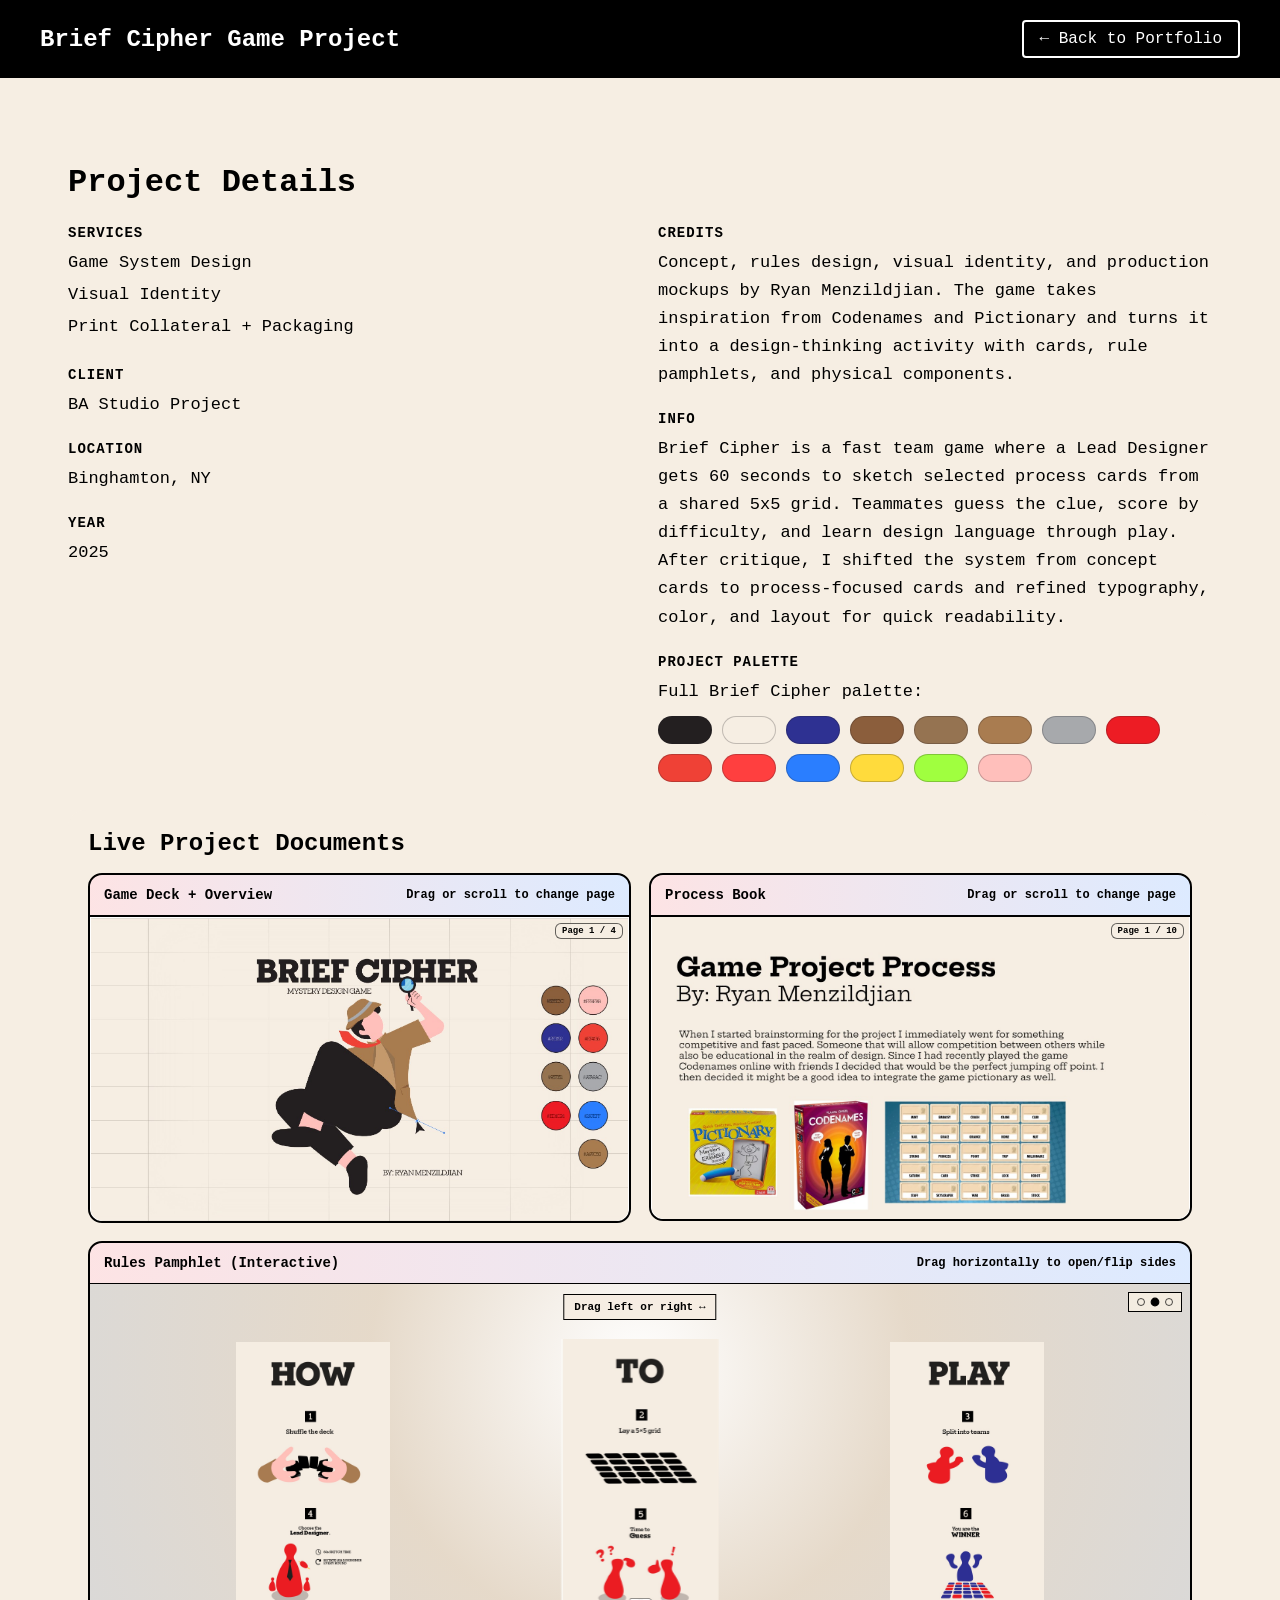
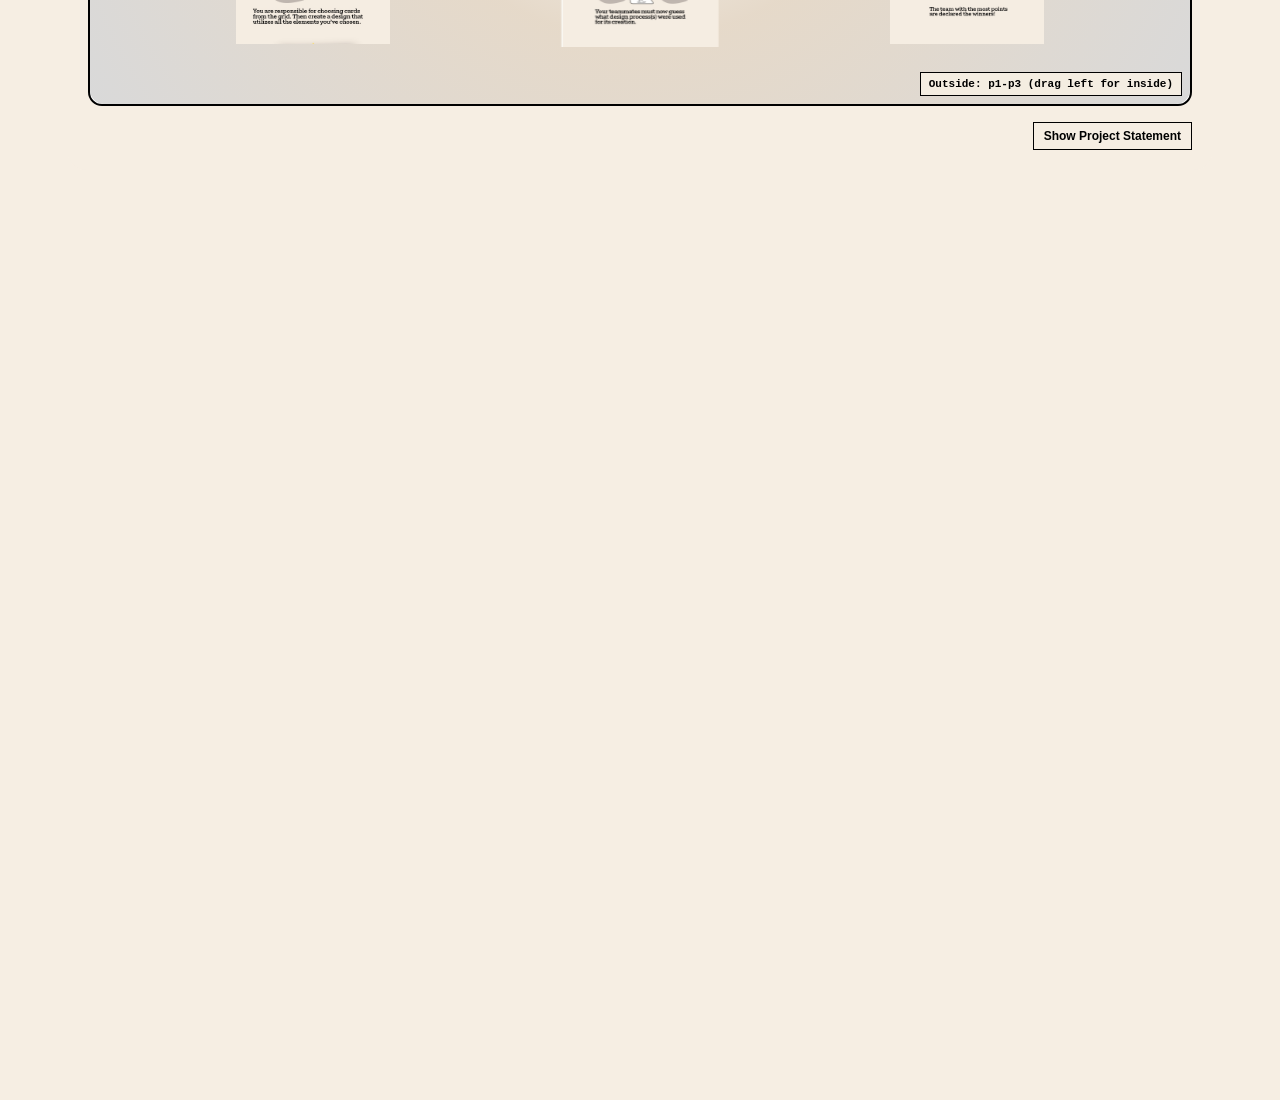
==== project-brief-cipher.html @ 1279fafe "Initial portfolio site deployment Made-with: Cursor" ====
<!DOCTYPE html>
<html lang="en">
<head>
    <meta charset="UTF-8">
    <meta name="viewport" content="width=device-width, initial-scale=1.0">
    <title>Brief Cipher Game Project - Ryan Menzildjian</title>
    <link rel="preconnect" href="https://fonts.googleapis.com">
    <link rel="preconnect" href="https://fonts.gstatic.com" crossorigin>
    <link href="https://fonts.googleapis.com/css2?family=Inter:wght@400;500;600;700&family=Archivo+Black&display=swap" rel="stylesheet">
    <link rel="stylesheet" href="styles.css">
    <style>
        :root {
            --project-primary: #000000;
            --project-secondary: #000000;
            --project-accent: #000000;
            --project-accent-2: #000000;
            --project-dark: #000000;
            --project-light: #f6eee3;
            --project-card-bg: #f6eee3;
        }

        body {
            background: #f6eee3;
            color: var(--project-dark);
            margin: 0;
            min-height: 100vh;
            overflow-x: hidden;
        }

        .project-page-header {
            background: #000000;
            color: white;
            padding: 20px 40px;
            display: flex;
            justify-content: space-between;
            align-items: center;
            box-shadow: none;
            opacity: 0;
            transition: opacity 0.6s ease;
        }

        .project-page-header h1 {
            margin: 0;
            font-size: 24px;
            font-weight: 700;
        }

        .back-link {
            color: white;
            text-decoration: none;
            font-size: 16px;
            padding: 8px 16px;
            border: 2px solid white;
            border-radius: 4px;
            transition: all 0.3s ease;
        }

        .back-link:hover {
            background: white;
            color: var(--project-primary);
        }

        .project-page-content {
            max-width: 1400px;
            margin: 0 auto;
            padding: 50px 32px 60px;
            opacity: 0;
            transform: translateY(20px);
            transition: opacity 0.6s ease, transform 0.6s ease;
        }

        .project-page-info {
            background: transparent;
            border: none;
            box-shadow: none;
            padding: 36px;
            margin-bottom: 30px;
        }

        .project-page-info h2 {
            margin: 0 0 24px;
            color: var(--project-primary);
            font-size: 32px;
        }

        .project-info-grid {
            display: grid;
            grid-template-columns: 1fr 1fr;
            gap: 36px;
        }

        .project-info-column {
            display: flex;
            flex-direction: column;
            gap: 22px;
        }

        .info-item {
            display: flex;
            flex-direction: column;
            gap: 8px;
        }

        .info-label {
            font-size: 14px;
            font-weight: 700;
            text-transform: uppercase;
            letter-spacing: 1px;
            color: #000000;
        }

        .info-value {
            font-size: 17px;
            line-height: 1.65;
            color: var(--project-dark);
        }

        .info-value ul {
            list-style: none;
            margin: 0;
            padding: 0;
        }

        .info-value li {
            margin-bottom: 4px;
        }

        .pdf-showcase {
            margin-top: 28px;
            padding: 20px;
            border: none;
            border-radius: 18px;
            background: #f6eee3;
        }

        .pdf-showcase h3 {
            margin: 0 0 16px;
            font-size: 24px;
            color: var(--project-primary);
        }

        .pdf-showcase-grid {
            display: grid;
            grid-template-columns: repeat(2, minmax(260px, 1fr));
            gap: 18px;
            align-items: start;
        }

        .pdf-card {
            border: 2px solid #000000;
            background: #ffffff;
            box-shadow: none;
            overflow: hidden;
            border-radius: 14px;
            display: flex;
            flex-direction: column;
            align-self: start;
        }

        .pdf-card.game-card {
            grid-column: 1;
            grid-row: 1;
        }

        .pdf-card.process-card {
            grid-column: 2;
            grid-row: 1;
        }

        .pdf-card.pamphlet-card {
            grid-column: 1 / -1;
            grid-row: 2;
        }

        .pdf-card-header {
            display: flex;
            justify-content: space-between;
            align-items: center;
            gap: 12px;
            padding: 12px 14px;
            background: linear-gradient(90deg, rgba(237, 28, 36, 0.12) 0%, rgba(42, 126, 255, 0.16) 100%);
            border-bottom: 1px solid #000000;
        }

        .pdf-card-title {
            font-size: 14px;
            font-weight: 700;
            color: var(--project-dark);
        }

        .pdf-card-link {
            font-size: 12px;
            font-weight: 700;
            color: var(--project-accent-2);
            text-decoration: none;
            white-space: nowrap;
        }

        .pdf-card-link:hover {
            text-decoration: underline;
        }

        .pdf-embed {
            width: 100%;
            height: 420px;
            border: 0;
            background: #ffffff;
        }

        .pdf-reader {
            position: relative;
            width: 100%;
            max-width: 760px;
            margin: 0 auto;
            aspect-ratio: var(--doc-aspect, 8 / 11);
            height: auto;
            background: #ffffff;
            border-top: 1px solid #000000;
            overflow: hidden;
            border-bottom-left-radius: 14px;
            border-bottom-right-radius: 14px;
            cursor: ew-resize;
            touch-action: none;
        }

        .doc-page-img {
            width: 100%;
            height: 100%;
            display: block;
            background: #ffffff;
            object-fit: contain;
            pointer-events: none;
            user-select: none;
            -webkit-user-drag: none;
            user-drag: none;
        }

        .pdf-page-indicator {
            position: absolute;
            top: 6px;
            right: 6px;
            z-index: 4;
            font-size: 9px;
            font-weight: 600;
            color: #000000;
            background: rgba(246, 238, 227, 0.82);
            border: 1px solid rgba(0, 0, 0, 0.6);
            padding: 2px 6px;
            border-radius: 6px;
            pointer-events: none;
        }

        .doc-action-btn {
            font-size: 12px;
            font-weight: 700;
            color: #000000;
            background: #f6eee3;
            border: 1px solid #000000;
            padding: 6px 10px;
            cursor: pointer;
        }

        .doc-action-btn:hover {
            background: #000000;
            color: #f6eee3;
        }

        .pamphlet-stage {
            perspective: 1400px;
            height: 420px;
            display: flex;
            align-items: center;
            justify-content: center;
            overflow: hidden;
            background:
                radial-gradient(circle at 50% 20%, rgba(255, 255, 255, 0.45) 0%, rgba(226, 212, 194, 0.88) 42%, rgba(0, 0, 0, 0.15) 100%);
            padding: 10px;
            cursor: grab;
            border-bottom-left-radius: 14px;
            border-bottom-right-radius: 14px;
            --tilt-x: 0deg;
            --tilt-y: 0deg;
            --open-progress: 0;
            --side-progress: 0;
            --page-turn: 0deg;
            touch-action: none;
        }

        .pdf-card.pamphlet-card .pamphlet-stage {
            height: 420px;
        }

        .pamphlet-stage.dragging {
            cursor: grabbing;
        }

        .pamphlet-fold {
            position: absolute;
            inset: 0;
            margin: auto;
            width: min(90%, 980px);
            height: min(72%, 320px);
            display: grid;
            grid-template-columns: 1fr 1fr 1fr;
            gap: 0;
            transform-style: preserve-3d;
            transform: rotateX(var(--tilt-x)) rotateY(var(--tilt-y));
            transition: transform 0.2s ease, opacity 0.2s ease;
            will-change: transform;
        }

        .pamphlet-fold.outside {
            opacity: calc(1 - var(--side-progress));
        }

        .pamphlet-fold.inside {
            opacity: var(--side-progress);
        }

        .pamphlet-panel {
            position: relative;
            overflow: hidden;
            border: none;
            background: transparent;
            transform-origin: center center;
            transition: transform 0.18s linear, filter 0.18s linear, box-shadow 0.18s linear;
            backface-visibility: hidden;
            transform-style: preserve-3d;
            display: flex;
            align-items: center;
            justify-content: center;
        }

        .pamphlet-stage.dragging .pamphlet-fold,
        .pamphlet-stage.dragging .pamphlet-panel {
            transition: none;
        }

        .pamphlet-panel img {
            width: 100%;
            height: 100%;
            border: 0;
            background: transparent;
            object-fit: contain;
            display: block;
            pointer-events: none;
            user-select: none;
            -webkit-user-drag: none;
            user-drag: none;
        }

        .pamphlet-hint {
            position: absolute;
            bottom: 8px;
            right: 8px;
            z-index: 3;
            font-size: 11px;
            font-weight: 700;
            padding: 5px 8px;
            border: 1px solid #000000;
            background: rgba(246, 238, 227, 0.94);
            color: #000000;
        }

        .pamphlet-state-dots {
            position: absolute;
            top: 8px;
            right: 8px;
            z-index: 3;
            display: flex;
            gap: 6px;
            padding: 5px 8px;
            border: 1px solid #000000;
            background: rgba(246, 238, 227, 0.94);
        }

        .pamphlet-dot {
            width: 8px;
            height: 8px;
            border-radius: 50%;
            border: 1px solid #000000;
            background: transparent;
            opacity: 0.7;
            transition: transform 0.2s ease, background 0.2s ease, opacity 0.2s ease;
        }

        .pamphlet-dot.active {
            background: #000000;
            opacity: 1;
            transform: scale(1.1);
        }

        .pamphlet-drag-tip {
            position: absolute;
            top: 10px;
            left: 50%;
            transform: translateX(-50%);
            z-index: 4;
            font-size: 11px;
            font-weight: 700;
            padding: 6px 10px;
            border: 1px solid #000000;
            background: rgba(246, 238, 227, 0.95);
            color: #000000;
            white-space: nowrap;
        }

        .pamphlet-drag-tip::after {
            content: '↔';
            display: inline-block;
            margin-left: 6px;
            animation: dragHintSlide 1.2s ease-in-out infinite;
        }

        @keyframes dragHintSlide {
            0%, 100% { transform: translateX(-4px); opacity: 0.7; }
            50% { transform: translateX(4px); opacity: 1; }
        }

        .pamphlet-panel-left,
        .pamphlet-panel-right {
            cursor: ew-resize;
        }

        .pamphlet-panel-center {
            cursor: pointer;
        }

        .pamphlet-fold .pamphlet-panel-left {
            transform-origin: right center;
            transform: rotateY(calc((1 - var(--open-progress)) * -48deg)) translateX(calc((1 - var(--open-progress)) * 0%));
            filter: brightness(0.82);
        }

        .pamphlet-fold .pamphlet-panel-center {
            transform: scale(1.02);
            z-index: 3;
        }

        .pamphlet-fold .pamphlet-panel-right {
            transform-origin: left center;
            transform: rotateY(calc((1 - var(--open-progress)) * 48deg)) translateX(calc((1 - var(--open-progress)) * 0%));
            filter: brightness(0.82);
        }

        .pamphlet-stage .pamphlet-panel-left,
        .pamphlet-stage .pamphlet-panel-center,
        .pamphlet-stage .pamphlet-panel-right {
            filter: brightness(1);
        }

        .pamphlet-fold.outside .pamphlet-panel-center {
            transform: scale(1.02) rotateY(var(--page-turn));
        }

        .pamphlet-fold.inside .pamphlet-panel-center {
            transform: scale(1.02) rotateY(calc(var(--page-turn) * -1));
        }

        .pamphlet-stage .pamphlet-panel:hover {
            box-shadow: none;
            filter: brightness(1.03);
        }

        .statement-toggle-wrap {
            margin-top: 16px;
            display: flex;
            justify-content: flex-end;
        }

        .statement-card {
            margin-top: 14px;
        }

        .statement-card.hidden {
            display: none;
        }

        .palette-row {
            display: flex;
            flex-wrap: wrap;
            gap: 10px;
            margin-top: 10px;
        }

        .swatch {
            width: 54px;
            height: 28px;
            border-radius: 999px;
            border: 1px solid rgba(35, 31, 32, 0.25);
        }

        @media (max-width: 1000px) {
            .project-info-grid,
            .pdf-showcase-grid {
                grid-template-columns: 1fr;
            }

            .pdf-card.game-card,
            .pdf-card.process-card,
            .pdf-card.pamphlet-card {
                grid-column: auto;
                grid-row: auto;
            }

            .pdf-card.pamphlet-card .pamphlet-stage {
                height: 420px;
            }
        }
    </style>
</head>
<body>
    <header class="project-page-header">
        <h1>Brief Cipher Game Project</h1>
        <a href="index.html" class="back-link" id="back-to-portfolio">← Back to Portfolio</a>
    </header>

    <div class="project-page-content">
        <div class="project-page-info">
            <h2>Project Details</h2>
            <div class="project-info-grid">
                <div class="project-info-column">
                    <div class="info-item">
                        <div class="info-label">Services</div>
                        <div class="info-value">
                            <ul>
                                <li>Game System Design</li>
                                <li>Visual Identity</li>
                                <li>Print Collateral + Packaging</li>
                            </ul>
                        </div>
                    </div>
                    <div class="info-item">
                        <div class="info-label">Client</div>
                        <div class="info-value">BA Studio Project</div>
                    </div>
                    <div class="info-item">
                        <div class="info-label">Location</div>
                        <div class="info-value">Binghamton, NY</div>
                    </div>
                    <div class="info-item">
                        <div class="info-label">Year</div>
                        <div class="info-value">2025</div>
                    </div>
                </div>
                <div class="project-info-column">
                    <div class="info-item">
                        <div class="info-label">Credits</div>
                        <div class="info-value">Concept, rules design, visual identity, and production mockups by Ryan Menzildjian. The game takes inspiration from Codenames and Pictionary and turns it into a design-thinking activity with cards, rule pamphlets, and physical components.</div>
                    </div>
                    <div class="info-item">
                        <div class="info-label">Info</div>
                        <div class="info-value">Brief Cipher is a fast team game where a Lead Designer gets 60 seconds to sketch selected process cards from a shared 5x5 grid. Teammates guess the clue, score by difficulty, and learn design language through play. After critique, I shifted the system from concept cards to process-focused cards and refined typography, color, and layout for quick readability.</div>
                    </div>
                    <div class="info-item">
                        <div class="info-label">Project Palette</div>
                        <div class="info-value">
                            Full Brief Cipher palette:
                            <div class="palette-row" aria-label="Brief Cipher color palette">
                                <div class="swatch" title="#231F20" style="background:#231F20;"></div>
                                <div class="swatch" title="#F6EEE3" style="background:#F6EEE3;"></div>
                                <div class="swatch" title="#2E3192" style="background:#2E3192;"></div>
                                <div class="swatch" title="#8B5E3C" style="background:#8B5E3C;"></div>
                                <div class="swatch" title="#957351" style="background:#957351;"></div>
                                <div class="swatch" title="#A97C50" style="background:#A97C50;"></div>
                                <div class="swatch" title="#A7A9AC" style="background:#A7A9AC;"></div>
                                <div class="swatch" title="#ED1C24" style="background:#ED1C24;"></div>
                                <div class="swatch" title="#EF4136" style="background:#EF4136;"></div>
                                <div class="swatch" title="#FF3F3F" style="background:#FF3F3F;"></div>
                                <div class="swatch" title="#2A7EFF" style="background:#2A7EFF;"></div>
                                <div class="swatch" title="#FFDB3C" style="background:#FFDB3C;"></div>
                                <div class="swatch" title="#A0FF3F" style="background:#A0FF3F;"></div>
                                <div class="swatch" title="#FFBFBB" style="background:#FFBFBB;"></div>
                            </div>
                        </div>
                    </div>
                </div>
            </div>

            <section class="pdf-showcase">
                <h3>Live Project Documents</h3>
                <div class="pdf-showcase-grid">
                    <article class="pdf-card game-card">
                        <div class="pdf-card-header">
                            <span class="pdf-card-title">Game Deck + Overview</span>
                            <span class="pdf-card-link">Drag or scroll to change page</span>
                        </div>
                        <div class="pdf-reader" data-prefix="Brief Cipher Game Project/310_P3_Menzildjian_Game_page-" data-pages="4" data-label="Game Deck + Overview">
                            <img class="doc-page-img" alt="Brief Cipher game PDF page viewer">
                            <div class="pdf-page-indicator">Page 1 / 4</div>
                        </div>
                    </article>
                    <article class="pdf-card pamphlet-card">
                        <div class="pdf-card-header">
                            <span class="pdf-card-title">Rules Pamphlet (Interactive)</span>
                            <span class="pdf-card-link">Drag horizontally to open/flip sides</span>
                        </div>
                        <div class="pamphlet-stage" id="pamphlet-stage" data-open="false">
                            <div class="pamphlet-drag-tip">Drag left or right</div>
                            <div class="pamphlet-fold outside" id="pamphlet-side-outside">
                                <div class="pamphlet-panel pamphlet-panel-left">
                                    <img src="Brief Cipher Game Project/310_P3_Menzildjian_Rules_page-0001.jpg" alt="Rules pamphlet page 1">
                                </div>
                                <div class="pamphlet-panel pamphlet-panel-center">
                                    <img src="Brief Cipher Game Project/310_P3_Menzildjian_Rules_page-0002.jpg" alt="Rules pamphlet page 2">
                                </div>
                                <div class="pamphlet-panel pamphlet-panel-right">
                                    <img src="Brief Cipher Game Project/310_P3_Menzildjian_Rules_page-0003.jpg" alt="Rules pamphlet page 3">
                                </div>
                            </div>
                            <div class="pamphlet-fold inside" id="pamphlet-side-inside">
                                <div class="pamphlet-panel pamphlet-panel-left">
                                    <img src="Brief Cipher Game Project/310_P3_Menzildjian_Rules_page-0004.jpg" alt="Rules pamphlet page 4">
                                </div>
                                <div class="pamphlet-panel pamphlet-panel-center">
                                    <img src="Brief Cipher Game Project/310_P3_Menzildjian_Rules_page-0005.jpg" alt="Rules pamphlet page 5">
                                </div>
                                <div class="pamphlet-panel pamphlet-panel-right">
                                    <img src="Brief Cipher Game Project/310_P3_Menzildjian_Rules_page-0006.jpg" alt="Rules pamphlet page 6">
                                </div>
                            </div>
                            <div class="pamphlet-hint" id="pamphlet-hint">Outside: p1-p3</div>
                            <div class="pamphlet-state-dots" aria-hidden="true">
                                <span class="pamphlet-dot" id="pamphlet-dot-0"></span>
                                <span class="pamphlet-dot" id="pamphlet-dot-1"></span>
                                <span class="pamphlet-dot" id="pamphlet-dot-2"></span>
                            </div>
                        </div>
                    </article>
                    <article class="pdf-card process-card">
                        <div class="pdf-card-header">
                            <span class="pdf-card-title">Process Book</span>
                            <span class="pdf-card-link">Drag or scroll to change page</span>
                        </div>
                        <div class="pdf-reader" data-prefix="Brief Cipher Game Project/310_P3_Menzildjian_Process_page-" data-pages="10" data-label="Process Book">
                            <img class="doc-page-img" alt="Brief Cipher process PDF page viewer">
                            <div class="pdf-page-indicator">Page 1 / 10</div>
                        </div>
                    </article>
                </div>
                <div class="statement-toggle-wrap">
                    <button type="button" class="doc-action-btn" id="toggle-statement">Show Project Statement</button>
                </div>
                <article class="pdf-card statement-card hidden" id="statement-card">
                    <div class="pdf-card-header">
                        <span class="pdf-card-title">Project Statement</span>
                        <span class="pdf-card-link">Drag or scroll to change page</span>
                    </div>
                    <div class="pdf-reader" data-prefix="Brief Cipher Game Project/310_P3_Menzildjian_Statement_page-" data-pages="2" data-label="Project Statement">
                        <img class="doc-page-img" alt="Brief Cipher statement PDF page viewer">
                        <div class="pdf-page-indicator">Page 1 / 2</div>
                    </div>
                </article>
            </section>
        </div>
    </div>

    <script>
        document.addEventListener('DOMContentLoaded', () => {
            const content = document.querySelector('.project-page-content');
            const header = document.querySelector('.project-page-header');

            if (sessionStorage.getItem('pageTransitioning') === 'true') {
                if (content) {
                    content.style.opacity = '0';
                    content.style.transform = 'translateY(20px)';
                }
                if (header) {
                    header.style.opacity = '0';
                }

                setTimeout(() => {
                    if (content) {
                        content.style.opacity = '1';
                        content.style.transform = 'translateY(0)';
                    }
                    if (header) {
                        header.style.opacity = '1';
                    }
                }, 100);
                sessionStorage.removeItem('pageTransitioning');
            } else {
                requestAnimationFrame(() => {
                    if (content) {
                        content.style.opacity = '1';
                        content.style.transform = 'translateY(0)';
                    }
                    if (header) {
                        header.style.opacity = '1';
                    }
                });
            }

            const pamphletStage = document.getElementById('pamphlet-stage');
            const pamphletOutside = document.getElementById('pamphlet-side-outside');
            const pamphletInside = document.getElementById('pamphlet-side-inside');
            const pamphletHint = document.getElementById('pamphlet-hint');
            if (pamphletStage && pamphletOutside && pamphletInside) {
                const states = [
                    { open: 0, side: 0, hint: 'Closed cover (drag left to open)' },
                    { open: 1, side: 0, hint: 'Outside: p1-p3 (drag left for inside)' },
                    { open: 1, side: 1, hint: 'Inside: p4-p6 (drag right for outside)' }
                ];

                let stateIndex = 1;
                let openProgress = states[stateIndex].open;
                let sideProgress = states[stateIndex].side;
                let pageTurnDeg = 0;
                let dragStartX = 0;
                let dragStartY = 0;
                let dragFromState = stateIndex;
                let dragToState = stateIndex;
                let dragProgress = 0;
                let draggingPamphlet = false;
                let rafPending = false;
                const dots = [
                    document.getElementById('pamphlet-dot-0'),
                    document.getElementById('pamphlet-dot-1'),
                    document.getElementById('pamphlet-dot-2')
                ];

                function syncPamphletHint() {
                    if (!pamphletHint) {
                        return;
                    }
                    pamphletHint.textContent = states[stateIndex].hint;
                }

                function syncDots() {
                    dots.forEach((dot, index) => {
                        if (!dot) {
                            return;
                        }
                        dot.classList.toggle('active', index === stateIndex);
                    });
                }

                function applyPamphletState() {
                    pamphletStage.style.setProperty('--open-progress', String(openProgress));
                    pamphletStage.style.setProperty('--side-progress', String(sideProgress));
                    pamphletStage.style.setProperty('--page-turn', `${pageTurnDeg.toFixed(2)}deg`);
                    pamphletStage.setAttribute('data-open', openProgress > 0.6 ? 'true' : 'false');
                    pamphletOutside.style.pointerEvents = sideProgress < 0.5 ? 'auto' : 'none';
                    pamphletInside.style.pointerEvents = sideProgress >= 0.5 ? 'auto' : 'none';
                    syncPamphletHint();
                    syncDots();
                }

                function clamp(value, min, max) {
                    return Math.max(min, Math.min(max, value));
                }

                function lerp(start, end, t) {
                    return start + (end - start) * t;
                }

                function goToState(nextIndex) {
                    stateIndex = clamp(nextIndex, 0, states.length - 1);
                    openProgress = states[stateIndex].open;
                    sideProgress = states[stateIndex].side;
                    pageTurnDeg = 0;
                    applyPamphletState();
                }

                pamphletStage.addEventListener('pointerdown', (event) => {
                    dragStartX = event.clientX;
                    dragStartY = event.clientY;
                    dragFromState = stateIndex;
                    dragToState = stateIndex;
                    dragProgress = 0;
                    draggingPamphlet = true;
                    pamphletStage.classList.add('dragging');
                    event.preventDefault();
                    if (pamphletStage.setPointerCapture) {
                        pamphletStage.setPointerCapture(event.pointerId);
                    }
                });

                pamphletStage.addEventListener('pointermove', (event) => {
                    if (!draggingPamphlet) {
                        return;
                    }
                    const deltaX = event.clientX - dragStartX;
                    const deltaY = event.clientY - dragStartY;
                    if (Math.abs(deltaY) > Math.abs(deltaX) + 16) {
                        return;
                    }
                    event.preventDefault();

                    const direction = deltaX < 0 ? 1 : -1;
                    dragToState = clamp(dragFromState + direction, 0, states.length - 1);
                    dragProgress = clamp(Math.abs(deltaX) / 165, 0, 1);

                    const from = states[dragFromState];
                    const to = states[dragToState];
                    openProgress = lerp(from.open, to.open, dragProgress);
                    sideProgress = lerp(from.side, to.side, dragProgress);

                    if ((dragFromState === 1 && dragToState === 2) || (dragFromState === 2 && dragToState === 1)) {
                        pageTurnDeg = clamp((direction < 0 ? -1 : 1) * dragProgress * 38, -38, 38);
                    } else {
                        pageTurnDeg = clamp((direction < 0 ? -1 : 1) * dragProgress * 18, -18, 18);
                    }

                    if (!rafPending) {
                        rafPending = true;
                        requestAnimationFrame(() => {
                            applyPamphletState();
                            rafPending = false;
                        });
                    }
                });

                function endPamphletDrag() {
                    if (!draggingPamphlet) {
                        return;
                    }
                    draggingPamphlet = false;
                    pamphletStage.classList.remove('dragging');
                    if (dragProgress > 0.33) {
                        goToState(dragToState);
                    } else {
                        goToState(dragFromState);
                    }
                }

                pamphletStage.addEventListener('pointerup', endPamphletDrag);
                pamphletStage.addEventListener('pointercancel', endPamphletDrag);

                pamphletStage.addEventListener('mousemove', (event) => {
                    const rect = pamphletStage.getBoundingClientRect();
                    const x = (event.clientX - rect.left) / rect.width;
                    const y = (event.clientY - rect.top) / rect.height;
                    const tiltY = ((x - 0.5) * 8).toFixed(2);
                    const tiltX = ((0.5 - y) * 6).toFixed(2);
                    pamphletStage.style.setProperty('--tilt-y', `${tiltY}deg`);
                    pamphletStage.style.setProperty('--tilt-x', `${tiltX}deg`);
                });

                pamphletStage.addEventListener('mouseleave', () => {
                    pamphletStage.style.setProperty('--tilt-y', '0deg');
                    pamphletStage.style.setProperty('--tilt-x', '0deg');
                    endPamphletDrag();
                });

                applyPamphletState();
            }

            document.querySelectorAll('.pamphlet-panel img').forEach((img) => {
                img.setAttribute('draggable', 'false');
                img.addEventListener('dragstart', (event) => event.preventDefault());
            });

            const statementCard = document.getElementById('statement-card');
            const statementToggle = document.getElementById('toggle-statement');
            if (statementCard && statementToggle) {
                statementToggle.addEventListener('click', () => {
                    const isHidden = statementCard.classList.contains('hidden');
                    statementCard.classList.toggle('hidden');
                    statementToggle.textContent = isHidden ? 'Hide Project Statement' : 'Show Project Statement';
                });
            }

            const pdfReaders = document.querySelectorAll('.pdf-reader');
            pdfReaders.forEach((reader) => {
                const pageImage = reader.querySelector('.doc-page-img');
                const indicator = reader.querySelector('.pdf-page-indicator');
                const pagePrefix = reader.getAttribute('data-prefix');
                const totalPages = Number(reader.getAttribute('data-pages') || '1');
                let currentPage = 1;
                let dragStartX = 0;
                let dragging = false;
                let lastWheelAt = 0;
                let lastLoadedPage = -1;

                function updateFrame() {
                    if (!pageImage || !pagePrefix) {
                        return;
                    }
                    if (currentPage === lastLoadedPage) {
                        return;
                    }
                    const paddedPage = String(currentPage).padStart(4, '0');
                    pageImage.src = `${pagePrefix}${paddedPage}.jpg`;
                    pageImage.onload = () => {
                        if (pageImage.naturalWidth > 0 && pageImage.naturalHeight > 0) {
                            reader.style.setProperty('--doc-aspect', `${pageImage.naturalWidth} / ${pageImage.naturalHeight}`);
                        }
                    };
                    lastLoadedPage = currentPage;
                    if (indicator) {
                        indicator.textContent = `Page ${currentPage} / ${totalPages}`;
                    }
                }

                function goPrev() {
                    currentPage = Math.max(1, currentPage - 1);
                    updateFrame();
                }

                function goNext() {
                    currentPage = Math.min(totalPages, currentPage + 1);
                    updateFrame();
                }

                reader.addEventListener('pointerdown', (event) => {
                    dragging = true;
                    dragStartX = event.clientX;
                    if (reader.setPointerCapture) {
                        reader.setPointerCapture(event.pointerId);
                    }
                });

                reader.addEventListener('pointerup', (event) => {
                    if (!dragging) {
                        return;
                    }
                    const deltaX = event.clientX - dragStartX;
                    if (deltaX > 45) {
                        goPrev();
                    } else if (deltaX < -45) {
                        goNext();
                    } else {
                        const rect = reader.getBoundingClientRect();
                        const relativeX = event.clientX - rect.left;
                        if (relativeX < rect.width * 0.4) {
                            goPrev();
                        } else if (relativeX > rect.width * 0.6) {
                            goNext();
                        }
                    }
                    dragging = false;
                });

                reader.addEventListener('pointercancel', () => {
                    dragging = false;
                });

                reader.addEventListener('wheel', (event) => {
                    event.preventDefault();
                    const now = Date.now();
                    if (now - lastWheelAt < 220) {
                        return;
                    }
                    const delta = Math.abs(event.deltaY) > Math.abs(event.deltaX) ? event.deltaY : event.deltaX;
                    if (delta > 0) {
                        goNext();
                    } else if (delta < 0) {
                        goPrev();
                    }
                    lastWheelAt = now;
                }, { passive: false });

                updateFrame();
            });
        });
    </script>
    <script src="image-compat.js"></script>
</body>
</html>
---- styles.css ----
@font-face {
    font-family: 'Klose Slab';
    src: url('Klose Slab Regular.ttf') format('truetype');
    font-weight: normal;
    font-style: normal;
}

* {
    margin: 0;
    padding: 0;
    box-sizing: border-box;
}

:root {
    --green-dark: #2D4A3E;
    --green-light: #D4C5A9;
    --beige: #E8DDD4;
    --pink: #FF6B9D;
    --pink-light: #FFB3D1;
    --text-dark: #3A3A3A;
}

body {
    font-family: 'Consolas', 'Monaco', 'Menlo', 'Courier New', monospace;
    font-size: clamp(14px, 1vw, 16px);
    overflow-x: hidden;
    overflow-y: auto;
    height: 300vh;
}

/* Scroll Progress Bar */
.scroll-progress-bar {
    position: fixed;
    top: 0;
    left: 0;
    width: 0%;
    height: 4px;
    background: var(--green-light);
    z-index: 10000;
    transition: width 0.1s ease-out;
    box-shadow: 0 2px 4px rgba(0, 0, 0, 0.2);
}

/* Top Section - Green Background */
.top-section {
    min-height: 100vh;
    background: var(--green-dark);
    background-image: 
        repeating-linear-gradient(0deg, transparent, transparent 2px, rgba(0,0,0,0.03) 2px, rgba(0,0,0,0.03) 4px),
        repeating-linear-gradient(90deg, transparent, transparent 2px, rgba(0,0,0,0.03) 2px, rgba(0,0,0,0.03) 4px);
    position: fixed;
    top: 0;
    left: 0;
    right: 0;
    z-index: 1;
    display: flex;
    flex-direction: column;
    justify-content: space-between;
    padding: clamp(15px, 3vw, 40px);
}

.header-nav {
    display: flex;
    justify-content: space-between;
    align-items: center;
    margin-bottom: auto;
    position: relative;
    z-index: 100;
    pointer-events: auto;
    background: rgba(45, 74, 62, 0.9);
    backdrop-filter: blur(10px);
    border-radius: 50px;
    padding: 15px clamp(25px, 5vw, 80px);
    box-shadow: 0 8px 32px rgba(0, 0, 0, 0.2);
    border: 1px solid rgba(255, 255, 255, 0.1);
    max-width: 800px;
    margin-left: auto;
    margin-right: auto;
    width: 100%;
}

.name-header {
    font-size: clamp(14px, 1.2vw, 18px);
    font-weight: 500;
    color: var(--green-light);
    letter-spacing: 1px;
}

.nav-menu {
    display: flex;
    gap: 30px;
}

.nav-menu a {
    color: var(--green-light);
    text-decoration: none;
    font-size: clamp(13px, 1vw, 16px);
    font-weight: 400;
    letter-spacing: 0.5px;
    position: relative;
    transition: opacity 0.3s;
    display: inline-block;
}

.nav-menu a::after {
    content: '';
    position: absolute;
    bottom: -8px;
    left: 0;
    width: 100%;
    height: 2px;
    background: var(--green-light);
    transform: scaleX(0);
    transform-origin: left;
    transition: transform 0.3s ease;
}

.nav-menu a:hover::after {
    transform: scaleX(1);
    animation: none;
}

@keyframes underlineSlide {
    0%, 100% {
        transform: scaleX(0);
    }
    50% {
        transform: scaleX(1);
    }
}

.portfolio-title {
    font-family: 'Klose Slab', sans-serif;
    font-size: clamp(2.5rem, 12vw, 12rem);
    color: #F0EAD6;
    text-transform: uppercase;
    text-align: center;
    letter-spacing: -0.07em;
    line-height: 0.75;
    font-weight: 900;
    position: relative;
    z-index: 1;
    margin: auto 0;
    padding: 60px clamp(10px, 2vw, 40px);
    margin-top: 0px;
    cursor: pointer;
    transition: transform 0.3s ease;
    width: 100%;
    overflow: visible;
    box-sizing: border-box;
}

.scroll-indicator {
    position: absolute;
    bottom: 40px;
    left: 50%;
    transform: translateX(-50%);
    display: flex;
    flex-direction: column;
    align-items: center;
    gap: 8px;
    z-index: 10;
}

.mouse-icon {
    width: 24px;
    height: 40px;
    border: 2px solid #F0EAD6;
    border-radius: 15px;
    position: relative;
}

.mouse-wheel {
    width: 4px;
    height: 8px;
    background: #F0EAD6;
    border-radius: 2px;
    position: absolute;
    top: 8px;
    left: 50%;
    transform: translateX(-50%);
    animation: scrollWheel 2s ease-in-out infinite;
}

@keyframes scrollWheel {
    0% {
        opacity: 1;
        transform: translateX(-50%) translateY(0);
    }
    100% {
        opacity: 0;
        transform: translateX(-50%) translateY(12px);
    }
}

.portfolio-title:hover {
    transform: scale(1.02);
}

.portfolio-title .word-first,
.portfolio-title .word-second {
    display: block;
    position: relative;
    font-size: 0; /* Remove spacing between inline-block elements */
    white-space: nowrap;
    overflow: visible;
    width: 100%;
    min-width: fit-content;
}

.portfolio-title .word-first {
    letter-spacing: 0.05em;
    text-align: center;
}

.portfolio-title .word-second {
    margin-top: -0.1em;
    margin-left: 0;
    text-align: center;
    letter-spacing: 0.05em;
}

.portfolio-title .letter {
    display: inline-block;
    position: relative;
    margin: 0;
    padding: 0;
    font-size: clamp(1.8rem, 11vw, 12rem); /* Responsive scaling based on viewport */
    -webkit-text-stroke: clamp(0.3px, 0.03vw, 0.5px) #000000;
    text-stroke: clamp(0.3px, 0.03vw, 0.5px) #000000;
    -webkit-text-fill-color: #F0EAD6;
    text-shadow: 
        0 0 clamp(1px, 0.1vw, 2px) #000000,
        0 0 clamp(1px, 0.1vw, 2px) #000000,
        0 0 clamp(1px, 0.1vw, 2px) #000000,
        0 clamp(10px, 1vw, 15px) 0 #000000;
    opacity: 0;
    transform: translateY(30px);
    transition: transform 0.3s ease, color 0.3s ease;
    white-space: nowrap;
}

/* Different idle animations for each letter */
.portfolio-title .word-first .letter:nth-child(1) { 
    animation: fadeInUp 0.8s ease 0.2s forwards, letterFloat 4s ease-in-out 0.2s infinite, waterfallColor 4s ease-in-out 0s infinite; 
}
.portfolio-title .word-first .letter:nth-child(2) { 
    animation: fadeInUp 0.8s ease 0.25s forwards, letterSway 3.5s ease-in-out 0.25s infinite, waterfallColor 4s ease-in-out 0.2s infinite; 
}
.portfolio-title .word-first .letter:nth-child(3) { 
    animation: fadeInUp 0.8s ease 0.3s forwards, letterBounce 3.8s ease-in-out 0.3s infinite, waterfallColor 4s ease-in-out 0.4s infinite; 
}
.portfolio-title .word-first .letter:nth-child(4) { 
    animation: fadeInUp 0.8s ease 0.35s forwards, letterFloat 4.2s ease-in-out 0.35s infinite, waterfallColor 4s ease-in-out 0.6s infinite; 
}
.portfolio-title .word-first .letter:nth-child(5) { 
    animation: fadeInUp 0.8s ease 0.4s forwards, letterPulse 3.2s ease-in-out 0.4s infinite, waterfallColor 4s ease-in-out 0.8s infinite; 
}
.portfolio-title .word-first .letter:nth-child(6) { 
    animation: fadeInUp 0.8s ease 0.45s forwards, letterSway 3.7s ease-in-out 0.45s infinite, waterfallColor 4s ease-in-out 1s infinite; 
}
.portfolio-title .word-first .letter:nth-child(7) { 
    animation: fadeInUp 0.8s ease 0.5s forwards, letterBounce 4.1s ease-in-out 0.5s infinite, waterfallColor 4s ease-in-out 1.2s infinite; 
}
.portfolio-title .word-first .letter:nth-child(8) { 
    animation: fadeInUp 0.8s ease 0.55s forwards, letterFloat 3.9s ease-in-out 0.55s infinite, waterfallColor 4s ease-in-out 1.4s infinite; 
}

.portfolio-title .word-second .letter:nth-child(1) { 
    animation: fadeInUp 0.8s ease 0.6s forwards, letterFloat 4.3s ease-in-out 0.6s infinite, waterfallColor 4s ease-in-out 1.6s infinite; 
}
.portfolio-title .word-second .letter:nth-child(2) { 
    animation: fadeInUp 0.8s ease 0.65s forwards, letterSway 3.6s ease-in-out 0.65s infinite, waterfallColor 4s ease-in-out 1.8s infinite; 
}
.portfolio-title .word-second .letter:nth-child(3) { 
    animation: fadeInUp 0.8s ease 0.7s forwards, letterBounce 3.9s ease-in-out 0.7s infinite, waterfallColor 4s ease-in-out 2s infinite; 
}
.portfolio-title .word-second .letter:nth-child(4) { 
    animation: fadeInUp 0.8s ease 0.75s forwards, letterPulse 4.0s ease-in-out 0.75s infinite, waterfallColor 4s ease-in-out 2.2s infinite; 
}
.portfolio-title .word-second .letter:nth-child(5) { 
    animation: fadeInUp 0.8s ease 0.8s forwards, letterFloat 3.8s ease-in-out 0.8s infinite, waterfallColor 4s ease-in-out 2.4s infinite; 
}
.portfolio-title .word-second .letter:nth-child(6) { 
    animation: fadeInUp 0.8s ease 0.85s forwards, letterSway 4.1s ease-in-out 0.85s infinite, waterfallColor 4s ease-in-out 2.6s infinite; 
}
.portfolio-title .word-second .letter:nth-child(7) { 
    animation: fadeInUp 0.8s ease 0.9s forwards, letterBounce 3.7s ease-in-out 0.9s infinite, waterfallColor 4s ease-in-out 2.8s infinite; 
}
.portfolio-title .word-second .letter:nth-child(8) { 
    animation: fadeInUp 0.8s ease 0.95s forwards, letterPulse 4.2s ease-in-out 0.95s infinite, waterfallColor 4s ease-in-out 3s infinite; 
}
.portfolio-title .word-second .letter:nth-child(9) { 
    animation: fadeInUp 0.8s ease 1s forwards, letterFloat 3.5s ease-in-out 1s infinite, waterfallColor 4s ease-in-out 3.2s infinite; 
}

.portfolio-title:hover .letter {
    color: #E8DDD4;
}

/* Projects Section */
.projects-section {
    min-height: 100vh;
    background: var(--beige);
    background-image: 
        repeating-linear-gradient(0deg, transparent, transparent 2px, rgba(0,0,0,0.02) 2px, rgba(0,0,0,0.02) 4px),
        repeating-linear-gradient(90deg, transparent, transparent 2px, rgba(0,0,0,0.02) 2px, rgba(0,0,0,0.02) 4px);
    padding: 0;
    position: fixed;
    top: 200vh;
    left: 0;
    right: 0;
    z-index: 3;
    transform: translateY(0);
    transition: transform 0.8s cubic-bezier(0.4, 0, 0.2, 1);
    display: flex;
    flex-direction: column;
}

.projects-section.revealed {
    transform: translateY(-200vh);
}

.projects-header-nav {
    display: flex;
    justify-content: space-between;
    align-items: center;
    padding: 15px clamp(25px, 5vw, 80px);
    background: rgba(232, 221, 212, 0.9);
    backdrop-filter: blur(10px);
    border-radius: 50px;
    box-shadow: 0 8px 32px rgba(0, 0, 0, 0.2);
    border: 1px solid rgba(0, 0, 0, 0.1);
    max-width: 800px;
    margin: 20px auto;
    width: 100%;
    position: relative;
    z-index: 10;
}

.projects-name-header {
    font-size: clamp(14px, 1.2vw, 18px);
    font-weight: 500;
    color: var(--green-dark);
    letter-spacing: 1px;
}

.projects-nav-menu {
    display: flex;
    gap: 30px;
}

.projects-nav-menu a {
    color: var(--green-dark);
    text-decoration: none;
    font-size: clamp(13px, 1vw, 16px);
    font-weight: 400;
    letter-spacing: 0.5px;
    position: relative;
    transition: opacity 0.3s;
    display: inline-block;
}

.projects-nav-menu a::after {
    content: '';
    position: absolute;
    bottom: -8px;
    left: 0;
    width: 100%;
    height: 2px;
    background: var(--green-dark);
    transform: scaleX(0);
    transform-origin: left;
    transition: transform 0.3s ease;
}

.projects-nav-menu a:hover::after {
    transform: scaleX(1);
    animation: none;
}

.projects-content {
    max-width: 1600px;
    margin: 0 auto;
    padding: clamp(30px, 5vw, 80px) clamp(15px, 3vw, 40px);
    flex: 1;
    display: flex;
    gap: clamp(30px, 4vw, 60px);
    overflow-y: auto;
    overflow-x: visible;
    max-height: calc(100vh - 150px);
    scrollbar-width: none; /* Firefox */
    -ms-overflow-style: none; /* IE and Edge */
}

.projects-content::-webkit-scrollbar {
    display: none; /* Chrome, Safari, Opera */
}

.projects-sidebar {
    width: 250px;
    flex-shrink: 0;
    position: sticky;
    top: 100px;
    height: fit-content;
}

.sidebar-title {
    font-size: clamp(18px, 1.8vw, 24px);
    font-weight: 700;
    color: var(--green-dark);
    margin-bottom: 30px;
    padding-bottom: 15px;
    border-bottom: 2px solid var(--green-dark);
}

.projects-list {
    list-style: none;
    padding: 0;
    margin: 0;
}

.projects-list li {
    margin-bottom: 15px;
}

.project-list-link {
    color: var(--green-dark);
    text-decoration: none;
    font-size: clamp(14px, 1.4vw, 18px);
    font-weight: 500;
    display: block;
    padding: 10px 0;
    position: relative;
    transition: all 0.3s ease;
    padding-left: 20px;
    white-space: normal;
    overflow-wrap: anywhere;
    word-break: break-word;
    line-height: 1.35;
    max-width: 100%;
}

.project-list-link::before {
    content: '';
    position: absolute;
    left: 0;
    top: 50%;
    transform: translateY(-50%);
    width: 0;
    height: 2px;
    background: var(--green-dark);
    transition: width 0.3s ease;
}

.project-list-link:hover {
    padding-left: 30px;
    color: var(--pink);
}

.project-list-link:hover::before {
    width: 15px;
}

.projects-main {
    flex: 1;
    min-width: 0;
}

.projects-title {
    font-size: clamp(48px, 8vw, 80px);
    font-weight: 700;
    color: var(--green-dark);
    margin-bottom: 60px;
    text-align: center;
}

.projects-grid {
    display: grid;
    grid-template-columns: repeat(auto-fit, minmax(260px, 1fr));
    gap: 30px;
    width: 100%;
}

.project-card-link {
    text-decoration: none;
    color: inherit;
    display: block;
}

.project-card {
    background: white;
    border: 2px solid var(--green-dark);
    overflow: hidden;
    transition: transform 0.4s cubic-bezier(0.4, 0, 0.2, 1), box-shadow 0.4s ease, border-color 0.4s ease;
    margin-bottom: 0;
    break-inside: avoid;
    page-break-inside: avoid;
    display: block;
    width: 100%;
}

.project-card-link:hover .project-card {
    border-color: var(--pink);
    box-shadow: 0 15px 40px rgba(0, 0, 0, 0.2);
}

.project-gallery {
    display: block;
}

/* Keep collage cards to a single preview image */
.project-gallery .project-image-container:not(:first-child) {
    display: none;
}

.project-image-container {
    width: 100%;
    overflow: hidden;
    background: var(--beige);
    border: none;
    border-bottom: 2px solid var(--green-dark);
    position: relative;
    cursor: pointer;
    transition: transform 0.3s ease, box-shadow 0.3s ease;
    margin: 0;
}

.project-image-container:last-child {
    border-bottom: none;
}

.project-card-link:hover .project-image-container {
    border-color: var(--pink);
}


.project-image-container img {
    width: 100%;
    height: auto;
    display: block;
    transition: filter 0.4s ease;
    filter: brightness(1);
}

.brief-cipher-preview {
    width: 100%;
    min-height: 240px;
    aspect-ratio: 16 / 10;
    display: flex;
    flex-direction: column;
    justify-content: flex-start;
    align-items: center;
    gap: 10px;
    padding: 30px 24px 24px;
    text-align: center;
    background:
        radial-gradient(circle at 20% 20%, rgba(255, 191, 187, 0.85) 0%, rgba(255, 191, 187, 0) 45%),
        radial-gradient(circle at 80% 80%, rgba(46, 49, 146, 0.25) 0%, rgba(46, 49, 146, 0) 50%),
        linear-gradient(135deg, #f6eee3 0%, #ffdb3c 52%, #a0ff3f 100%);
    color: #231f20;
}

.brief-cipher-preview-title {
    font-size: clamp(22px, 3.2vw, 34px);
    font-weight: 800;
    letter-spacing: 1.5px;
}

.brief-cipher-preview-sub {
    font-size: clamp(13px, 1.1vw, 15px);
    font-weight: 600;
    opacity: 0.9;
}

.brief-cipher-preview-chip {
    margin-top: 6px;
    padding: 6px 14px;
    font-size: 12px;
    font-weight: 700;
    border-radius: 999px;
    border: 1px solid rgba(35, 31, 32, 0.55);
    background: rgba(255, 255, 255, 0.45);
}

.project-card-link:hover .project-image-container img {
    filter: brightness(0.95);
}


/* For single image, make it larger */
.project-gallery:has(.project-image-container:nth-child(1):only-child) .project-image-container {
    flex: 1 1 100%;
    max-width: 800px;
    aspect-ratio: 16 / 9;
}

.project-info {
    padding: 30px;
}

.project-title {
    font-size: clamp(18px, 1.8vw, 24px);
    font-weight: 700;
    color: var(--green-dark);
    margin-bottom: 15px;
}

.project-description {
    font-size: clamp(14px, 1.1vw, 16px);
    color: var(--text-dark);
    line-height: 1.6;
    margin-bottom: 20px;
}

.project-links {
    display: flex;
    gap: 15px;
}

.project-link {
    padding: 10px 20px;
    background: var(--green-dark);
    color: var(--green-light);
    text-decoration: none;
    font-size: clamp(12px, 0.9vw, 14px);
    font-weight: 500;
    text-transform: uppercase;
    letter-spacing: 1px;
    transition: background 0.3s ease;
}

.project-link:hover {
    background: var(--pink);
    color: white;
}

/* Bottom Section - Beige Background */
.bottom-section {
    min-height: 100vh;
    background: var(--beige);
    background-image: 
        repeating-linear-gradient(0deg, transparent, transparent 2px, rgba(0,0,0,0.02) 2px, rgba(0,0,0,0.02) 4px),
        repeating-linear-gradient(90deg, transparent, transparent 2px, rgba(0,0,0,0.02) 2px, rgba(0,0,0,0.02) 4px);
    padding: 0;
    position: fixed;
    top: 100vh;
    left: 0;
    right: 0;
    z-index: 2;
    transform: translateY(0);
    transition: transform 0.8s cubic-bezier(0.4, 0, 0.2, 1);
    display: flex;
    flex-direction: column;
}

.bottom-section.revealed {
    transform: translateY(-100vh);
}

.bottom-header-nav {
    display: flex;
    justify-content: space-between;
    align-items: center;
    padding: 15px clamp(25px, 5vw, 80px);
    background: rgba(232, 221, 212, 0.9);
    backdrop-filter: blur(10px);
    border-radius: 50px;
    box-shadow: 0 8px 32px rgba(0, 0, 0, 0.2);
    border: 1px solid rgba(0, 0, 0, 0.1);
    max-width: 800px;
    margin: 20px auto;
    width: 100%;
    position: relative;
    z-index: 10;
}

.bottom-name-header {
    font-size: clamp(14px, 1.2vw, 18px);
    font-weight: 500;
    color: var(--green-dark);
    letter-spacing: 1px;
}

.bottom-nav-menu {
    display: flex;
    gap: 30px;
}

.bottom-nav-menu a {
    color: var(--green-dark);
    text-decoration: none;
    font-size: clamp(13px, 1vw, 16px);
    font-weight: 400;
    letter-spacing: 0.5px;
    position: relative;
    transition: opacity 0.3s;
    display: inline-block;
}

.bottom-nav-menu a::after {
    content: '';
    position: absolute;
    bottom: -8px;
    left: 0;
    width: 100%;
    height: 2px;
    background: var(--green-dark);
    transform: scaleX(0);
    transform-origin: left;
    transition: transform 0.3s ease;
}

.bottom-nav-menu a:hover::after {
    transform: scaleX(1);
    animation: none;
}

/* Keep header visible when About section is revealed */
.top-section .header-nav {
    position: relative;
    z-index: 100;
}

body.about-revealed .top-section .header-nav,
body.projects-revealed .top-section .header-nav {
    position: fixed;
    top: 20px;
    left: 50%;
    transform: translateX(-50%);
    right: auto;
    background: rgba(45, 74, 62, 0.9);
    backdrop-filter: blur(10px);
    border-radius: 50px;
    padding: 15px clamp(25px, 5vw, 80px);
    z-index: 1000;
    box-shadow: 0 8px 32px rgba(0, 0, 0, 0.2);
    border: 1px solid rgba(255, 255, 255, 0.1);
    max-width: 800px;
    width: calc(100% - 40px);
}

.bottom-content {
    max-width: 1400px;
    margin: 0 auto;
    display: grid;
    grid-template-columns: 1fr 1fr;
    gap: clamp(40px, 5vw, 80px);
    align-items: center;
    padding: clamp(40px, 5vw, 80px) clamp(15px, 3vw, 40px);
    flex: 1;
    justify-content: center;
    min-height: calc(100vh - 80px);
}

.left-content {
    display: flex;
    flex-direction: column;
    gap: 30px;
}

.greeting {
    font-size: clamp(48px, 8vw, 80px);
    font-weight: 700;
    color: var(--green-dark);
    line-height: 1;
    letter-spacing: -1px;
    position: relative;
    min-height: 1.2em;
    display: inline-block;
}

.greeting-text {
    display: inline-block;
    position: relative;
}

.typing-cursor {
    display: inline-block;
    margin-left: -1px;
    animation: cursorBlink 1s infinite;
    color: var(--green-dark);
    letter-spacing: 0;
    vertical-align: baseline;
}

@keyframes cursorBlink {
    0%, 50% {
        opacity: 1;
    }
    51%, 100% {
        opacity: 0;
    }
}

.name-intro {
    display: flex;
    flex-direction: column;
    gap: 8px;
}

.name-label {
    font-size: clamp(11px, 0.9vw, 14px);
    font-weight: 500;
    color: var(--green-dark);
    text-transform: uppercase;
    letter-spacing: 2px;
}

.name-large {
    font-size: clamp(32px, 6vw, 56px);
    font-weight: 700;
    color: var(--green-dark);
    text-transform: uppercase;
    letter-spacing: 1px;
    line-height: 1.1;
}

.about-section {
    display: flex;
    align-items: center;
    gap: 20px;
    margin-top: 10px;
}

.about-heading {
    font-size: clamp(11px, 0.9vw, 14px);
    font-weight: 600;
    color: var(--text-dark);
    text-transform: uppercase;
    letter-spacing: 2px;
}

.contact-icons {
    display: flex;
    align-items: center;
    gap: 15px;
}

.icon-link {
    width: 32px;
    height: 32px;
    color: var(--pink-light);
    display: flex;
    align-items: center;
    justify-content: center;
    transition: color 0.3s;
}

.icon-link:hover {
    color: var(--pink);
}

.icon {
    width: 24px;
    height: 24px;
}

.resume-btn {
    padding: 10px 20px;
    background: var(--pink);
    color: white;
    text-decoration: none;
    font-size: clamp(12px, 0.9vw, 14px);
    font-weight: 600;
    text-transform: uppercase;
    letter-spacing: 1px;
    border-radius: 4px;
    transition: background 0.3s;
}

.resume-btn:hover {
    background: #FF5A8A;
}

.bio-text {
    font-size: clamp(14px, 1.1vw, 16px);
    line-height: 1.8;
    color: var(--text-dark);
    max-width: 600px;
    margin-top: 20px;
}

.bio-link {
    color: var(--green-dark);
    text-decoration: underline;
    text-decoration-thickness: 1px;
    text-underline-offset: 3px;
    transition: opacity 0.3s ease;
}

.bio-link:hover {
    opacity: 0.7;
}

/* Right Content - Portrait */
.right-content {
    display: flex;
    justify-content: center;
    align-items: start;
}

.portrait-frame {
    border: none;
    padding: 0;
    background: transparent;
    box-shadow: none;
    position: relative;
}

.windows-window {
    width: 400px;
    height: 450px;
    background: #ece9d8;
    border: 1px solid #a3a3a3;
    box-shadow: 0 0 0 1px #ffffff inset, 0 2px 4px rgba(0, 0, 0, 0.3);
    display: flex;
    flex-direction: column;
    overflow: hidden;
    animation: portraitFloat 4s ease-in-out infinite;
    position: relative;
    transition: transform 0.3s ease;
}

.windows-window.dragging {
    animation: none;
    cursor: grabbing;
}

.windows-window.returning {
    animation: returnToPosition 0.5s ease-out forwards;
}

@keyframes shake {
    0%, 100% { transform: translate(0, 0) rotate(0deg); }
    10% { transform: translate(-5px, -4px) rotate(-1deg); }
    20% { transform: translate(5px, 4px) rotate(1deg); }
    30% { transform: translate(-4px, 5px) rotate(-0.8deg); }
    40% { transform: translate(4px, -5px) rotate(0.8deg); }
    50% { transform: translate(-6px, 3px) rotate(-1.2deg); }
    60% { transform: translate(6px, -3px) rotate(1.2deg); }
    70% { transform: translate(-3px, -6px) rotate(-0.8deg); }
    80% { transform: translate(3px, 6px) rotate(0.8deg); }
    90% { transform: translate(-2px, 2px) rotate(-0.5deg); }
}

@keyframes returnToPosition {
    from {
        transform: var(--current-transform);
    }
    to {
        transform: translate(0, 0);
    }
}

.window-titlebar {
    height: 30px;
    background: linear-gradient(to bottom, #f1f1f1 0%, #e5e5e5 50%, #d9d9d9 100%);
    border-bottom: 1px solid #a3a3a3;
    display: flex;
    align-items: center;
    justify-content: space-between;
    padding: 0 5px;
    cursor: move;
    position: relative;
}

.window-titlebar::before {
    content: '';
    position: absolute;
    top: 0;
    left: 0;
    right: 0;
    height: 1px;
    background: rgba(255, 255, 255, 0.5);
}

.window-title {
    font-size: clamp(9px, 0.7vw, 11px);
    color: #1a1a1a;
    font-weight: 500;
    padding-left: 5px;
    user-select: none;
}

.window-controls {
    display: flex;
    gap: 2px;
}

.window-btn {
    width: 21px;
    height: 21px;
    border: 1px solid #a3a3a3;
    background: linear-gradient(to bottom, #f9f9f9 0%, #e5e5e5 50%, #d9d9d9 100%);
    cursor: pointer;
    position: relative;
    padding: 0;
    box-shadow: 0 1px 0 rgba(255, 255, 255, 0.5) inset;
}

.window-btn:hover {
    background: linear-gradient(to bottom, #ffffff 0%, #f0f0f0 50%, #e5e5e5 100%);
}

.window-btn:active {
    background: linear-gradient(to bottom, #d9d9d9 0%, #e5e5e5 50%, #f0f0f0 100%);
    box-shadow: 0 1px 2px rgba(0, 0, 0, 0.2) inset;
}

.minimize-btn::after {
    content: '';
    position: absolute;
    top: 50%;
    left: 50%;
    transform: translate(-50%, -50%);
    width: 8px;
    height: 1px;
    background: #1a1a1a;
}

.maximize-btn::after {
    content: '';
    position: absolute;
    top: 50%;
    left: 50%;
    transform: translate(-50%, -50%);
    width: 8px;
    height: 8px;
    border: 1px solid #1a1a1a;
    background: transparent;
}

.close-btn {
    background: linear-gradient(to bottom, #f9f9f9 0%, #e5e5e5 50%, #d9d9d9 100%);
}

.close-btn:hover {
    background: linear-gradient(to bottom, #e81123 0%, #c50e1f 50%, #b00e1a 100%);
    border-color: #8b0a14;
}

.close-btn:hover::after {
    background: #ffffff;
}

.close-btn::after {
    content: '×';
    position: absolute;
    top: 50%;
    left: 50%;
    transform: translate(-50%, -50%);
    font-size: clamp(14px, 1vw, 16px);
    line-height: 1;
    color: #1a1a1a;
    font-weight: bold;
}

.window-content {
    flex: 1;
    background: #ffffff;
    overflow: hidden;
    border-top: 1px solid #a3a3a3;
    position: relative;
    user-select: none;
    -webkit-user-select: none;
    -moz-user-select: none;
    -ms-user-select: none;
}

.window-content::before {
    content: '';
    position: absolute;
    top: 0;
    left: 0;
    width: 100%;
    height: 100%;
    z-index: 10;
    pointer-events: auto;
    background: transparent;
}

.portrait-image-wrapper {
    position: relative;
    width: 100%;
    height: 100%;
}

.portrait-image {
    width: 100%;
    height: 100%;
    object-fit: cover;
    display: block;
    filter: grayscale(100%);
    user-select: none;
    -webkit-user-select: none;
    -moz-user-select: none;
    -ms-user-select: none;
    pointer-events: none;
    -webkit-user-drag: none;
    -khtml-user-drag: none;
    -moz-user-drag: none;
    -o-user-drag: none;
    user-drag: none;
    position: relative;
    transition: filter 0.3s ease;
}

/* Selective color filter - keep red (#ED1C24) visible when dragging */
.portrait-image-wrapper.dragging .portrait-image {
    opacity: 0;
}

.portrait-image-wrapper.dragging::before {
    content: '';
    position: absolute;
    top: 0;
    left: 0;
    width: 100%;
    height: 100%;
    background-image: url('imagdfgdfsge - Copy.jpg');
    background-size: cover;
    background-position: center;
    filter: grayscale(100%);
    z-index: 1;
    pointer-events: none;
}

.portrait-image-wrapper.dragging::after {
    content: '';
    position: absolute;
    top: 0;
    left: 0;
    width: 100%;
    height: 100%;
    background-image: url('imagdfgdfsge - Copy.jpg');
    background-size: cover;
    background-position: center;
    filter: brightness(0) saturate(100%) invert(13%) sepia(94%) saturate(7158%) hue-rotate(350deg) brightness(95%) contrast(95%);
    mix-blend-mode: screen;
    opacity: 0.9;
    z-index: 2;
    pointer-events: none;
}

@keyframes portraitFloat {
    0%, 100% {
        transform: translateY(0) rotate(0deg);
    }
    50% {
        transform: translateY(-10px) rotate(1deg);
    }
}

@keyframes fadeInUp {
    from {
        opacity: 0;
        transform: translateY(30px);
    }
    to {
        opacity: 1;
        transform: translateY(0);
    }
}

@keyframes letterFloat {
    0%, 100% {
        transform: translateY(0) rotate(0deg) scale(1);
    }
    25% {
        transform: translateY(-8px) rotate(-1deg) scale(1.02);
    }
    50% {
        transform: translateY(-4px) rotate(0deg) scale(1);
    }
    75% {
        transform: translateY(-10px) rotate(1deg) scale(1.02);
    }
}

@keyframes letterPulse {
    0%, 100% {
        transform: scale(1);
    }
    50% {
        transform: scale(1.05);
    }
}

@keyframes letterSway {
    0%, 100% {
        transform: translateX(0) rotate(0deg);
    }
    25% {
        transform: translateX(3px) rotate(0.5deg);
    }
    50% {
        transform: translateX(0) rotate(0deg);
    }
    75% {
        transform: translateX(-3px) rotate(-0.5deg);
    }
}

@keyframes letterBounce {
    0%, 100% {
        transform: translateY(0);
    }
    50% {
        transform: translateY(-6px);
    }
}

@keyframes letterFloat {
    0%, 100% {
        transform: translateY(0) rotate(0deg) scale(1);
    }
    25% {
        transform: translateY(-8px) rotate(-1deg) scale(1.02);
    }
    50% {
        transform: translateY(-4px) rotate(0deg) scale(1);
    }
    75% {
        transform: translateY(-10px) rotate(1deg) scale(1.02);
    }
}

@keyframes letterPulse {
    0%, 100% {
        transform: scale(1);
    }
    50% {
        transform: scale(1.05);
    }
}

@keyframes waterfallColor {
    0% {
        -webkit-text-fill-color: #F0EAD6;
    }
    20% {
        -webkit-text-fill-color: #D4C5A9;
    }
    40% {
        -webkit-text-fill-color: #E8DDD4;
    }
    60% {
        -webkit-text-fill-color: #FFB3D1;
    }
    80% {
        -webkit-text-fill-color: #FF6B9D;
    }
    100% {
        -webkit-text-fill-color: #F0EAD6;
    }
}

@keyframes letterSway {
    0%, 100% {
        transform: translateX(0) rotate(0deg);
    }
    25% {
        transform: translateX(3px) rotate(0.5deg);
    }
    50% {
        transform: translateX(0) rotate(0deg);
    }
    75% {
        transform: translateX(-3px) rotate(-0.5deg);
    }
}

@keyframes letterBounce {
    0%, 100% {
        transform: translateY(0);
    }
    50% {
        transform: translateY(-6px);
    }
}

/* Responsive */
@media (max-width: 1400px) {
    .projects-content {
        flex-direction: column;
        gap: 40px;
    }

    .projects-sidebar {
        width: 100%;
        position: static;
        top: auto;
    }

    .projects-sidebar .sidebar-title {
        text-align: center;
    }

    .projects-list {
        display: grid;
        grid-template-columns: repeat(auto-fit, minmax(180px, 1fr));
        gap: 12px;
        width: 100%;
    }

    .projects-list li {
        margin-bottom: 0;
        min-width: 0;
        max-width: 100%;
    }

    .project-list-link {
        padding: 10px 12px;
        border: 1px solid var(--green-dark);
        border-radius: 4px;
        text-align: center;
        width: 100%;
        max-width: 100%;
        box-sizing: border-box;
    }

    .project-list-link::before {
        display: none;
    }

    .project-list-link:hover {
        padding-left: 12px;
        background: var(--green-dark);
        color: var(--green-light);
    }
}

@media (max-width: 1200px) {
    .header-nav,
    .projects-header-nav,
    .bottom-header-nav {
        padding: 15px 40px;
    }

    .bottom-content {
        padding: 60px 30px;
    }

    .projects-content {
        padding: 60px 30px;
    }
}

@media (max-width: 968px) {
    .top-section {
        padding: 30px 20px;
    }

    .bottom-content {
        grid-template-columns: 1fr;
        gap: 60px;
        padding: 60px 30px;
    }

    .right-content {
        justify-content: center;
    }

    .portrait-frame {
        width: 100%;
        max-width: 400px;
    }

    .windows-window {
        width: 100%;
        max-width: 400px;
        height: auto;
        aspect-ratio: 8 / 9;
    }

    .portrait-placeholder {
        width: 100%;
        height: 500px;
    }

    .title-line.indent {
        margin-left: 30px;
    }

    .header-nav,
    .projects-header-nav,
    .bottom-header-nav {
        padding: 12px 30px;
        max-width: 100%;
    }

    .name-header,
    .projects-name-header,
    .bottom-name-header {
        font-size: clamp(14px, 1.1vw, 16px);
    }

    .nav-menu a,
    .projects-nav-menu a,
    .bottom-nav-menu a {
        font-size: clamp(13px, 0.95vw, 14px);
    }

    .portfolio-title {
        padding: 40px 0;
    }

    .portfolio-title .letter {
        font-size: clamp(2rem, 9vw, 8rem);
    }

    .projects-content {
        flex-direction: column;
        gap: 40px;
        padding: 40px 20px;
    }

    .projects-title {
        font-size: clamp(36px, 6vw, 60px);
        margin-bottom: 40px;
    }

    .greeting {
        font-size: clamp(36px, 6vw, 60px);
    }

    .name-large {
        font-size: clamp(28px, 5vw, 48px);
    }

    .bio-text {
        font-size: clamp(14px, 1vw, 15px);
    }
}

@media (max-width: 768px) {
    .top-section,
    .bottom-section,
    .projects-section {
        padding: 20px 15px;
    }

    .header-nav,
    .projects-header-nav,
    .bottom-header-nav {
        flex-direction: column;
        align-items: center;
        gap: 15px;
        padding: 15px 25px;
        border-radius: 30px;
    }

    .nav-menu,
    .projects-nav-menu,
    .bottom-nav-menu {
        gap: 20px;
        flex-wrap: wrap;
        justify-content: center;
    }

    .nav-menu a,
    .projects-nav-menu a,
    .bottom-nav-menu a {
        font-size: 14px;
    }

    .portfolio-title {
        padding: 30px 0;
    }

    .portfolio-title .letter {
        font-size: clamp(1.8rem, 7vw, 6rem);
    }

    .scroll-indicator {
        bottom: 20px;
    }

    .bottom-content {
        padding: 40px 20px;
        gap: 40px;
    }

    .projects-content {
        padding: 30px 15px;
        gap: 30px;
    }

    .projects-title {
        font-size: clamp(32px, 8vw, 56px);
        margin-bottom: 30px;
    }

    .greeting {
        font-size: clamp(32px, 8vw, 56px);
    }

    .name-large {
        font-size: clamp(24px, 6vw, 42px);
    }

    .about-section {
        flex-direction: column;
        align-items: flex-start;
        gap: 15px;
    }

    .contact-icons {
        flex-wrap: wrap;
    }

    .bio-text {
        font-size: clamp(13px, 0.95vw, 14px);
        line-height: 1.7;
    }

    .portrait-frame {
        max-width: 100%;
    }

    .windows-window {
        max-width: 100%;
    }

    .project-info {
        padding: 20px;
    }

    .project-title {
        font-size: clamp(18px, 1.6vw, 20px);
    }

    .project-description {
        font-size: clamp(13px, 0.95vw, 14px);
    }

    .project-link {
        padding: 8px 16px;
        font-size: clamp(11px, 0.85vw, 12px);
    }

    body.about-revealed .top-section .header-nav,
    body.projects-revealed .top-section .header-nav {
        padding: 12px 25px;
        max-width: calc(100% - 40px);
    }
}

@media (max-width: 480px) {
    .top-section,
    .bottom-section,
    .projects-section {
        padding: 15px 10px;
    }

    .header-nav,
    .projects-header-nav,
    .bottom-header-nav {
        padding: 12px 20px;
        border-radius: 25px;
    }

    .name-header,
    .projects-name-header,
    .bottom-name-header {
        font-size: 14px;
    }

    .nav-menu,
    .projects-nav-menu,
    .bottom-nav-menu {
        gap: 15px;
    }

    .nav-menu a,
    .projects-nav-menu a,
    .bottom-nav-menu a {
        font-size: 13px;
    }

    .portfolio-title {
        padding: 20px 0;
    }

    .portfolio-title .letter {
        font-size: clamp(1.5rem, 6.5vw, 5rem);
    }

    .bottom-content {
        padding: 30px 15px;
        gap: 30px;
    }

    .projects-content {
        padding: 20px 10px;
        gap: 25px;
    }

    .projects-title {
        font-size: clamp(28px, 7vw, 48px);
        margin-bottom: 25px;
    }

    .greeting {
        font-size: clamp(28px, 7vw, 48px);
    }

    .name-large {
        font-size: clamp(20px, 5vw, 36px);
    }

    .name-label {
        font-size: clamp(11px, 0.85vw, 12px);
    }

    .about-heading {
        font-size: clamp(11px, 0.85vw, 12px);
    }

    .bio-text {
        font-size: clamp(12px, 0.9vw, 13px);
    }

    .project-info {
        padding: 15px;
    }

    .project-title {
        font-size: clamp(16px, 1.4vw, 18px);
        margin-bottom: 10px;
    }

    .project-description {
        font-size: clamp(12px, 0.9vw, 13px);
        margin-bottom: 15px;
    }

    .project-links {
        flex-direction: column;
        gap: 10px;
    }

    .project-link {
        text-align: center;
        padding: 10px 16px;
    }

    .projects-list {
        flex-direction: column;
        align-items: stretch;
        display: grid;
        grid-template-columns: 1fr;
    }

    .project-list-link {
        text-align: center;
        width: 100%;
        max-width: 100%;
        padding-left: 10px;
        padding-right: 10px;
    }

    body.about-revealed .top-section .header-nav,
    body.projects-revealed .top-section .header-nav {
        padding: 12px 20px;
        max-width: calc(100% - 20px);
    }
}

@media (max-width: 360px) {
    .portfolio-title {
        padding: 15px 0;
    }

    .portfolio-title .letter {
        font-size: clamp(1.2rem, 5.5vw, 4rem);
    }

    .portfolio-title .word-first,
    .portfolio-title .word-second {
        min-width: fit-content;
    }

    .nav-menu,
    .projects-nav-menu,
    .bottom-nav-menu {
        flex-direction: column;
        gap: 10px;
        width: 100%;
    }

    .nav-menu a,
    .projects-nav-menu a,
    .bottom-nav-menu a {
        width: 100%;
        text-align: center;
    }
}
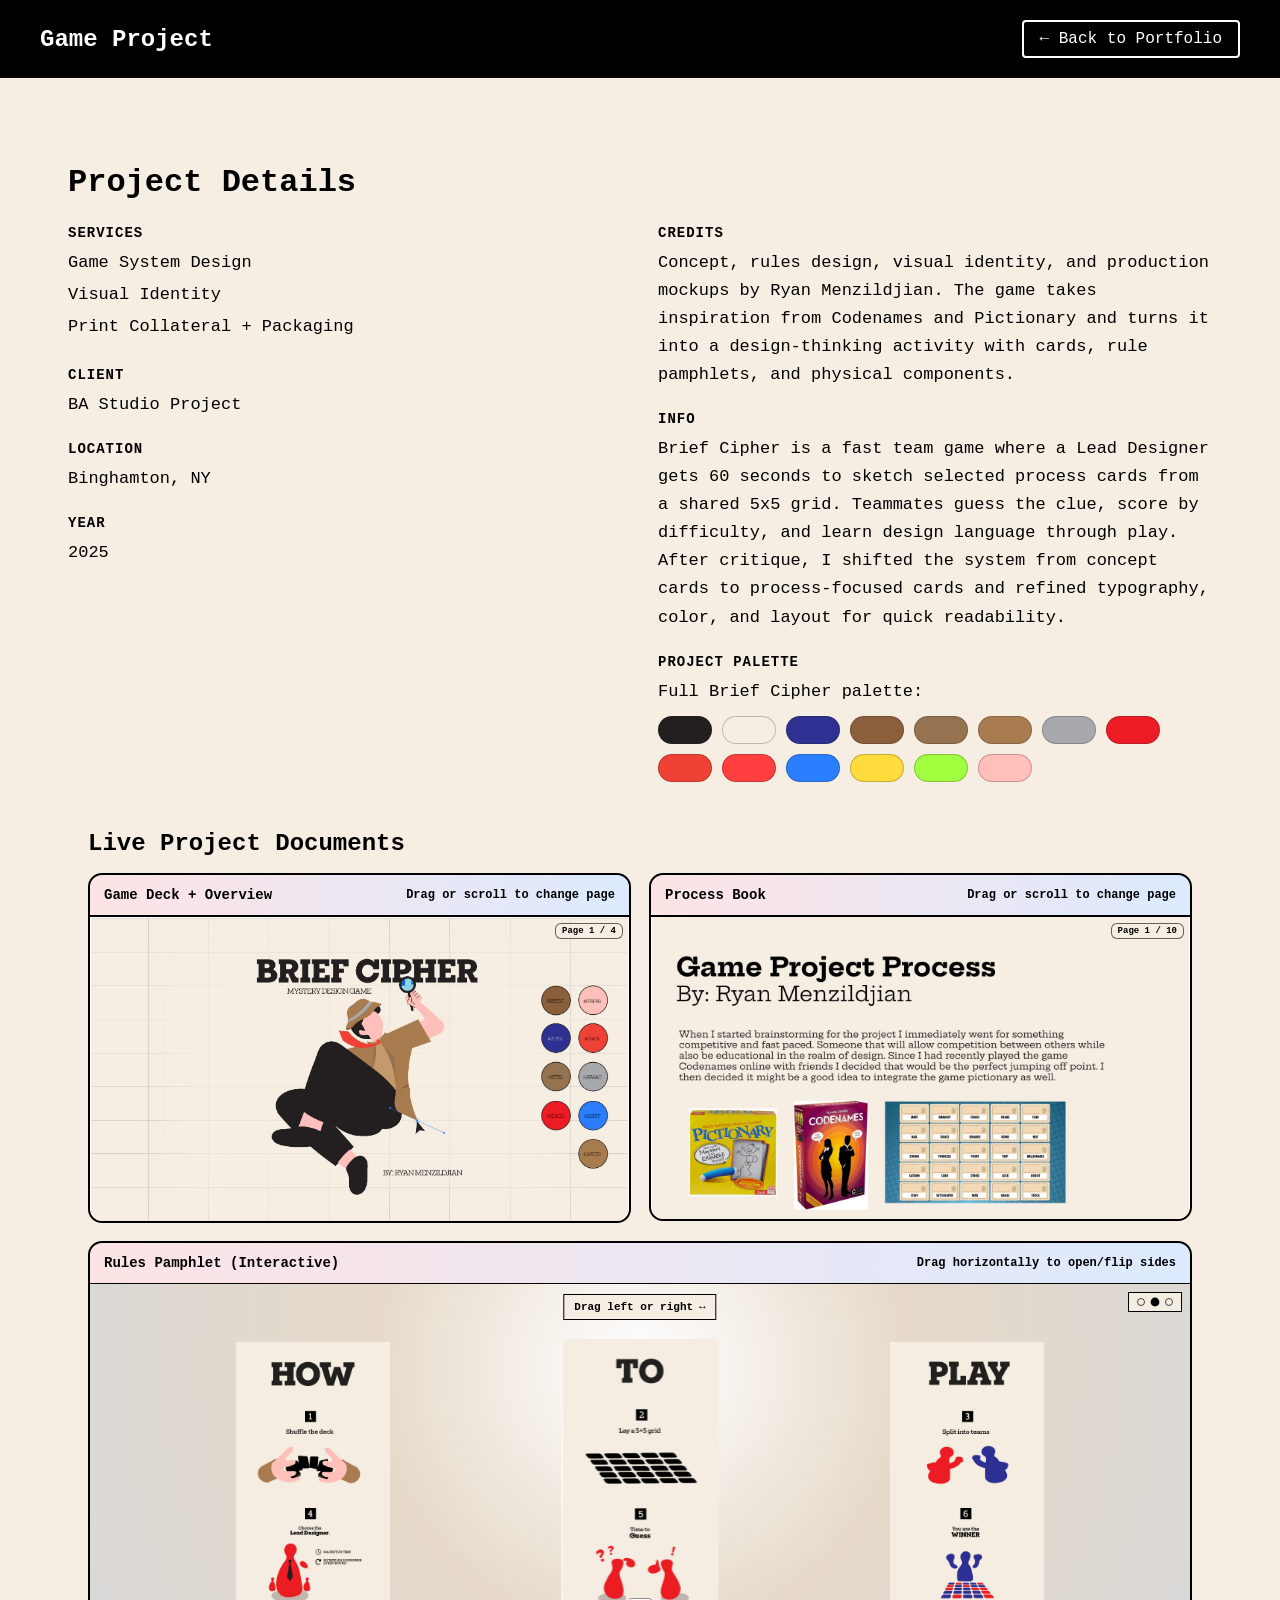
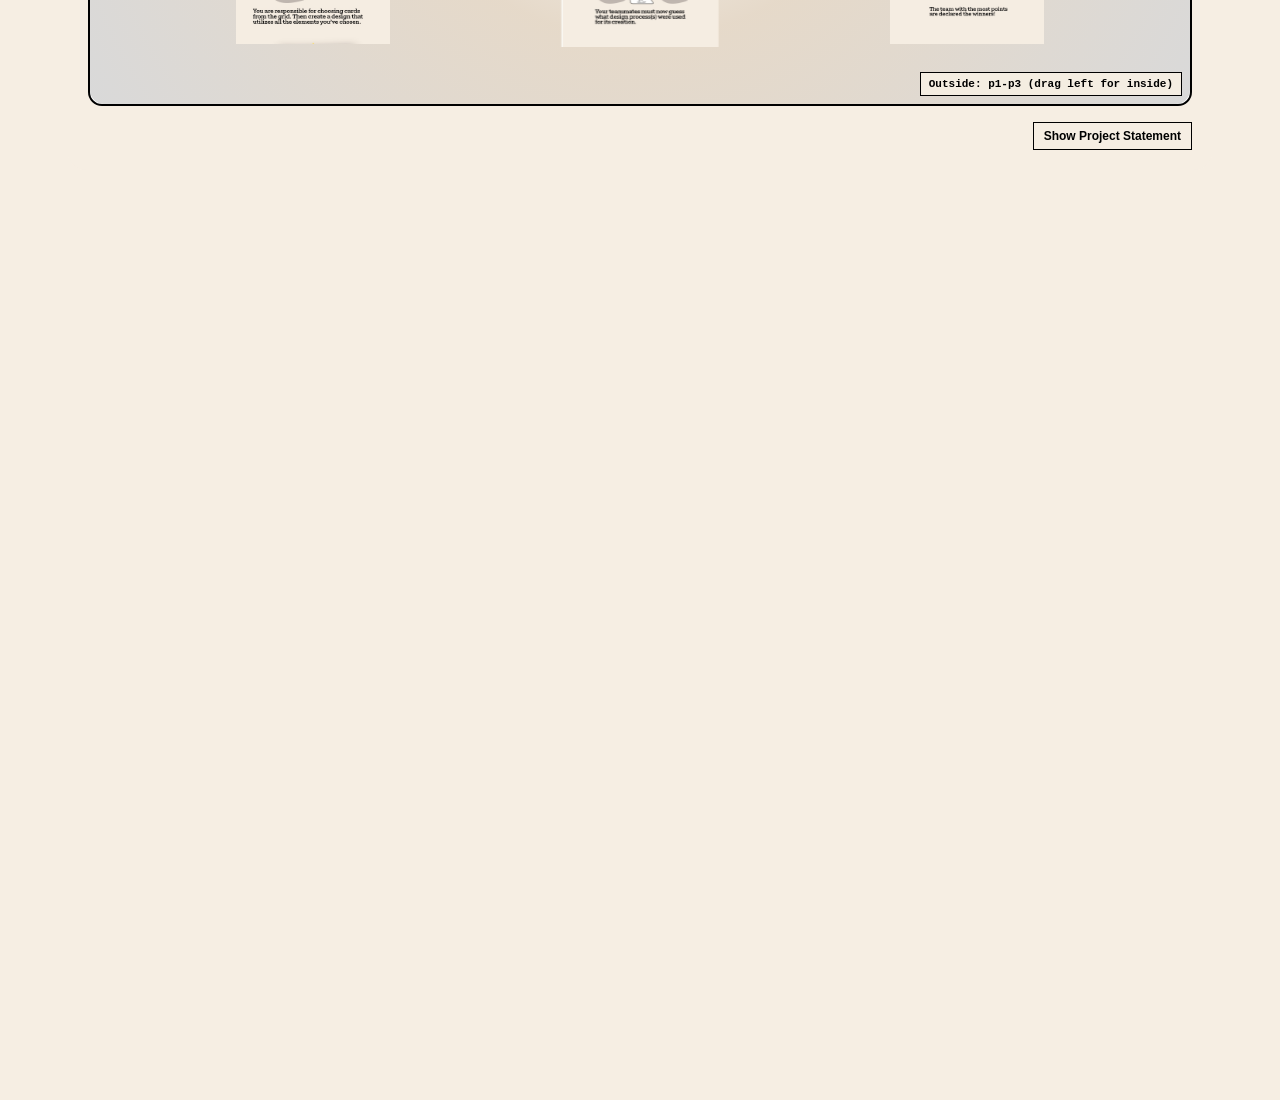
==== commit 4f0c02b3: "Polish portfolio project browsing and add AEQO experience. This updates the landing projects layout," ====
--- a/project-brief-cipher.html
+++ b/project-brief-cipher.html
@@ -3,7 +3,7 @@
 <head>
     <meta charset="UTF-8">
     <meta name="viewport" content="width=device-width, initial-scale=1.0">
-    <title>Brief Cipher Game Project - Ryan Menzildjian</title>
+    <title>Game Project - Ryan Menzildjian</title>
     <link rel="preconnect" href="https://fonts.googleapis.com">
     <link rel="preconnect" href="https://fonts.gstatic.com" crossorigin>
     <link href="https://fonts.googleapis.com/css2?family=Inter:wght@400;500;600;700&family=Archivo+Black&display=swap" rel="stylesheet">
@@ -511,7 +511,7 @@
 </head>
 <body>
     <header class="project-page-header">
-        <h1>Brief Cipher Game Project</h1>
+        <h1>Game Project</h1>
         <a href="index.html" class="back-link" id="back-to-portfolio">← Back to Portfolio</a>
     </header>
 
--- a/styles.css
+++ b/styles.css
@@ -382,13 +382,12 @@
 .projects-content {
     max-width: 1600px;
     margin: 0 auto;
-    padding: clamp(30px, 5vw, 80px) clamp(15px, 3vw, 40px);
+    padding: clamp(20px, 3vw, 44px) clamp(15px, 3vw, 40px) clamp(12px, 2vw, 24px);
     flex: 1;
     display: flex;
     gap: clamp(30px, 4vw, 60px);
-    overflow-y: auto;
-    overflow-x: visible;
-    max-height: calc(100vh - 150px);
+    overflow: hidden;
+    max-height: 100vh;
     scrollbar-width: none; /* Firefox */
     -ms-overflow-style: none; /* IE and Edge */
 }
@@ -465,14 +464,46 @@
 .projects-main {
     flex: 1;
     min-width: 0;
+    position: relative;
+    overflow-y: auto;
+    overflow-x: hidden;
+    max-height: calc(100vh - 56px);
+    scrollbar-width: none;
+    -ms-overflow-style: none;
+}
+
+.projects-main::-webkit-scrollbar {
+    display: none;
 }
 
 .projects-title {
     font-size: clamp(48px, 8vw, 80px);
     font-weight: 700;
     color: var(--green-dark);
-    margin-bottom: 60px;
+    margin: 0 0 26px;
     text-align: center;
+    position: sticky;
+    top: 0;
+    z-index: 20;
+    background-color: var(--beige);
+    background-image:
+        repeating-linear-gradient(0deg, transparent, transparent 2px, rgba(0,0,0,0.02) 2px, rgba(0,0,0,0.02) 4px),
+        repeating-linear-gradient(90deg, transparent, transparent 2px, rgba(0,0,0,0.02) 2px, rgba(0,0,0,0.02) 4px);
+    padding: 8px 0 14px;
+}
+
+.projects-title::before {
+    content: '';
+    position: absolute;
+    left: 0;
+    right: 0;
+    top: -30px;
+    height: 30px;
+    background-color: var(--beige);
+    background-image:
+        repeating-linear-gradient(0deg, transparent, transparent 2px, rgba(0,0,0,0.02) 2px, rgba(0,0,0,0.02) 4px),
+        repeating-linear-gradient(90deg, transparent, transparent 2px, rgba(0,0,0,0.02) 2px, rgba(0,0,0,0.02) 4px);
+    pointer-events: none;
 }
 
 .projects-grid {
@@ -583,6 +614,55 @@
     background: rgba(255, 255, 255, 0.45);
 }
 
+.aeqo-preview {
+    width: 100%;
+    min-height: 240px;
+    aspect-ratio: 16 / 10;
+    display: flex;
+    flex-direction: column;
+    justify-content: center;
+    align-items: flex-start;
+    gap: 8px;
+    padding: 26px 24px;
+    text-align: left;
+    background:
+        linear-gradient(145deg, rgba(247, 236, 0, 0.18) 0%, rgba(247, 236, 0, 0) 45%),
+        repeating-linear-gradient(90deg, rgba(255, 255, 255, 0.04) 0 1px, transparent 1px 16px),
+        #060607;
+    color: #f7ec00;
+    transform: translateY(-22px);
+}
+
+.aeqo-preview-kicker {
+    font-size: 11px;
+    letter-spacing: 1.5px;
+    font-weight: 700;
+    color: #ebebec;
+}
+
+.aeqo-preview-title {
+    font-size: clamp(28px, 3.8vw, 42px);
+    line-height: 1;
+    font-weight: 800;
+    letter-spacing: 1.8px;
+}
+
+.aeqo-preview-sub {
+    font-size: clamp(13px, 1.1vw, 15px);
+    font-weight: 500;
+    color: #ebebec;
+}
+
+.aeqo-preview-chip {
+    margin-top: 8px;
+    padding: 6px 12px;
+    border-radius: 999px;
+    font-size: 11px;
+    font-weight: 700;
+    color: #060607;
+    background: #f7ec00;
+}
+
 .project-card-link:hover .project-image-container img {
     filter: brightness(0.95);
 }
@@ -611,6 +691,75 @@
     color: var(--text-dark);
     line-height: 1.6;
     margin-bottom: 20px;
+}
+
+.project-meta-tags {
+    display: flex;
+    flex-wrap: wrap;
+    gap: 8px;
+    margin-bottom: 4px;
+}
+
+.project-meta-tag {
+    display: inline-flex;
+    align-items: center;
+    padding: 6px 12px;
+    border: 1px solid transparent;
+    border-radius: 999px;
+    backdrop-filter: blur(6px);
+    font-size: 11px;
+    font-weight: 600;
+    letter-spacing: 0.45px;
+    text-transform: uppercase;
+    color: #1c242b;
+    box-shadow: inset 0 0 0 1px rgba(255, 255, 255, 0.22), 0 0 14px rgba(0, 0, 0, 0.08);
+    transition: transform 0.2s ease, box-shadow 0.2s ease, filter 0.2s ease;
+}
+
+.project-meta-tag.tag-year-2025 {
+    background: linear-gradient(135deg, rgba(120, 214, 255, 0.42) 0%, rgba(120, 214, 255, 0.22) 100%);
+    border-color: rgba(67, 181, 235, 0.48);
+}
+
+.project-meta-tag.tag-year-2026 {
+    background: linear-gradient(135deg, rgba(145, 190, 255, 0.42) 0%, rgba(145, 190, 255, 0.22) 100%);
+    border-color: rgba(88, 142, 236, 0.5);
+}
+
+.project-meta-tag.tag-figma {
+    background: linear-gradient(135deg, rgba(255, 111, 97, 0.42) 0%, rgba(177, 92, 255, 0.22) 100%);
+    border-color: rgba(209, 92, 130, 0.48);
+}
+
+.project-meta-tag.tag-illustrator {
+    background: linear-gradient(135deg, rgba(255, 180, 82, 0.45) 0%, rgba(255, 150, 42, 0.24) 100%);
+    border-color: rgba(226, 132, 40, 0.5);
+}
+
+.project-meta-tag.tag-photoshop {
+    background: linear-gradient(135deg, rgba(112, 174, 255, 0.45) 0%, rgba(80, 139, 255, 0.24) 100%);
+    border-color: rgba(70, 122, 235, 0.5);
+}
+
+.project-meta-tag.tag-indesign {
+    background: linear-gradient(135deg, rgba(255, 126, 189, 0.44) 0%, rgba(255, 91, 162, 0.24) 100%);
+    border-color: rgba(217, 80, 146, 0.5);
+}
+
+.project-meta-tag.tag-photography {
+    background: linear-gradient(135deg, rgba(178, 255, 130, 0.42) 0%, rgba(142, 235, 94, 0.22) 100%);
+    border-color: rgba(108, 195, 66, 0.48);
+}
+
+.project-meta-tag.tag-blender {
+    background: linear-gradient(135deg, rgba(255, 172, 92, 0.45) 0%, rgba(95, 171, 255, 0.24) 100%);
+    border-color: rgba(88, 145, 230, 0.5);
+}
+
+.project-card-link:hover .project-meta-tag {
+    transform: translateY(-1px);
+    filter: saturate(1.08);
+    box-shadow: inset 0 0 0 1px rgba(255, 255, 255, 0.22), 0 0 18px rgba(0, 0, 0, 0.12);
 }
 
 .project-links {
@@ -747,10 +896,10 @@
     grid-template-columns: 1fr 1fr;
     gap: clamp(40px, 5vw, 80px);
     align-items: center;
-    padding: clamp(40px, 5vw, 80px) clamp(15px, 3vw, 40px);
+    padding: clamp(28px, 4vw, 56px) clamp(15px, 3vw, 40px) clamp(18px, 3vw, 28px);
     flex: 1;
     justify-content: center;
-    min-height: calc(100vh - 80px);
+    min-height: auto;
 }
 
 .left-content {
